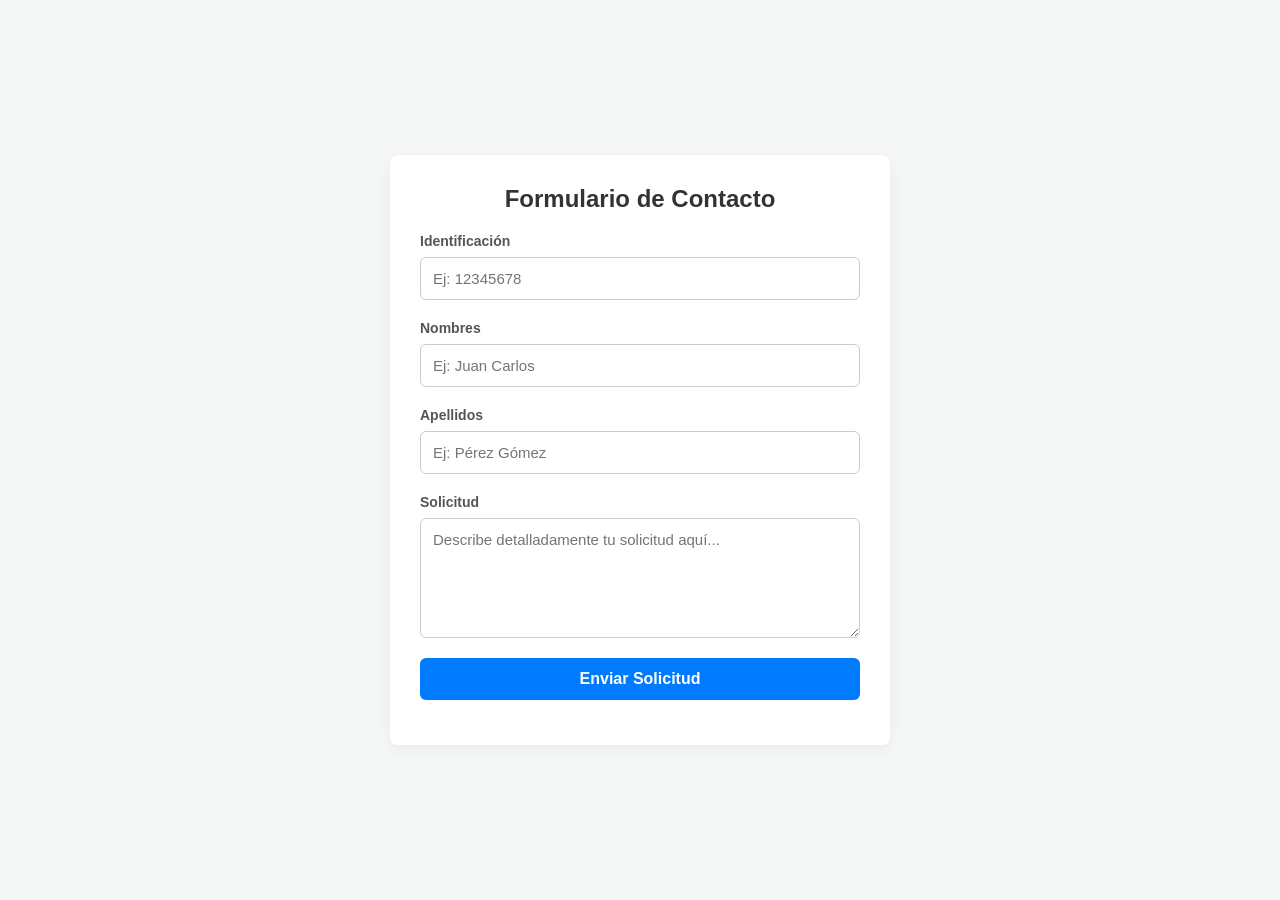
==== index.html @ de53bab0 "Fix: Correccion de archivos" ====
</body>
</html>

<!DOCTYPE html>
<html lang="es">
<head>
    <meta charset="UTF-8">
    <meta name="viewport" content="width=device-width, initial-scale=1.0">
    <title>Formulario de Solicitud con Estados</title>
    <style>
        /* 1. Configuración básica y maquetación */
        * {
            box-sizing: border-box;
            margin: 0;
            padding: 0;
            font-family: 'Segoe UI', Tahoma, Geneva, Verdana, sans-serif;
        }

        body {
            background-color: #f4f7f6;
            display: flex;
            justify-content: center;
            align-items: center;
            min-height: 100vh;
            padding: 20px;
        }

        .form-container {
            background-color: #ffffff;
            padding: 30px;
            border-radius: 8px;
            box-shadow: 0 4px 15px rgba(0, 0, 0, 0.05);
            width: 100%;
            max-width: 500px;
            position: relative; /* Clave para posicionar los mensajes encima si fuera necesario */
        }

        .form-container h2 {
            margin-bottom: 20px;
            color: #333333;
            font-size: 24px;
            text-align: center;
        }

        .form-group {
            margin-bottom: 20px;
            display: flex;
            flex-direction: column;
        }

        .form-group label {
            margin-bottom: 8px;
            color: #555555;
            font-weight: 600;
            font-size: 14px;
        }

        .form-group input, 
        .form-group textarea {
            padding: 12px;
            border: 1px solid #cccccc;
            border-radius: 6px;
            font-size: 15px;
            color: #333333;
            transition: border-color 0.3s ease, box-shadow 0.3s ease;
            outline: none;
        }

        .form-group input:focus, 
        .form-group textarea:focus {
            border-color: #007bff;
            box-shadow: 0 0 0 3px rgba(0, 123, 255, 0.15);
        }

        .form-group textarea {
            resize: vertical;
            min-height: 120px;
        }

        .btn-submit {
            background-color: #007bff;
            color: white;
            padding: 12px 20px;
            border: none;
            border-radius: 6px;
            font-size: 16px;
            font-weight: bold;
            cursor: pointer;
            width: 100%;
            transition: background-color 0.3s ease;
            margin-bottom: 15px;
        }

        .btn-submit:hover {
            background-color: #0056b3;
        }

        /* =======================================================
           2. ESTILOS PARA LOS MENSAJES DE ÉXITO Y ERROR (CSS PURO)
           ======================================================= */
        
        /* Ocultamos los contenedores por defecto */
        .status-message {
            display: none;
            padding: 15px;
            border-radius: 6px;
            margin-top: 15px;
            font-size: 14px;
            text-align: center;
            animation: fadeIn 0.4s ease forwards;
        }

        /* Estilo específico para Éxito */
        .status-message.success {
            background-color: #e6f4ea;
            border: 1px solid #34a853;
            color: #137333;
        }

        /* Estilo específico para Error */
        .status-message.error {
            background-color: #fce8e6;
            border: 1px solid #ea4335;
            color: #c5221f;
        }

        /* El truco del almendruco: Cuando la URL termina en #exito o #error, 
           el elemento correspondiente se vuelve visible */
        #exito:target, #error:target {
            display: block;
        }

        /* Animación suave para que aparezca el mensaje */
        @keyframes fadeIn {
            from { opacity: 0; transform: translateY(-5px); }
            to { opacity: 1; transform: translateY(0); }
        }
    </style>
</head>
<body>

    <div class="form-container">
        <h2>Formulario de Contacto</h2>
        
        <!-- NOTA: En un entorno real, el 'action' apuntaría a tu servidor. 
             Para probar el flujo simulado con CSS puro, cambiamos el destino del form. -->
        <form action="#" method="POST" id="myForm" name="myForm">
            
            <div class="form-group">
                <label for="identificacion">Identificación</label>
                <input type="text" id="identificacion" name="identificacion" placeholder="Ej: 12345678" required>
            </div>

            <div class="form-group">
                <label for="nombres">Nombres</label>
                <input type="text" id="nombres" name="nombres" placeholder="Ej: Juan Carlos" required>
            </div>

            <div class="form-group">
                <label for="apellidos">Apellidos</label>
                <input type="text" id="apellidos" name="apellidos" placeholder="Ej: Pérez Gómez" required>
            </div>

            <div class="form-group">
                <label for="solicitud">Solicitud</label>
                <textarea id="solicitud" name="solicitud" placeholder="Describe detalladamente tu solicitud aquí..." required></textarea>
            </div>
            <input type="hidden" id="chat" name="chat" />

            <button type="submit" class="btn-submit">Enviar Solicitud</button>
        </form>

        <!-- Bloques de respuesta ocultos controlados por CSS -->
        <div id="exito" class="status-message success">
            <strong>¡Envío exitoso!</strong> Tu solicitud ha sido procesada correctamente.
        </div>

        <div id="error" class="status-message error">
            <strong>Hubo un error.</strong> No se pudo enviar el formulario, por favor intenta más tarde.
        </div>
    </div>
    <script>
        const params = new URLSearchParams(window.location.search);
        const chat = document.getElementById('chat').value = params.get('chatId');
        const myForm = document.getElementById('myForm');
        myForm.addEventListener('submit', async(e) =>{
            e.preventDefault();
            const formData = new FormData(myForm);
            try{
                const response = await fetch('https://l401n8zb-5678.use2.devtunnels.ms/webhook-test/d7d2dd33-e24c-4e5e-9fe1-5054c3eb629c', {
                    method: 'POST',
                    body: formData
                });
                window.location.href = '#exito';
                const result = await response.json();
                console.log('result:', result);
            }catch(e){
                window.location.href = '#error';
                console.error('Error:', e);
            }
        })
    </script>
</body>
</html>
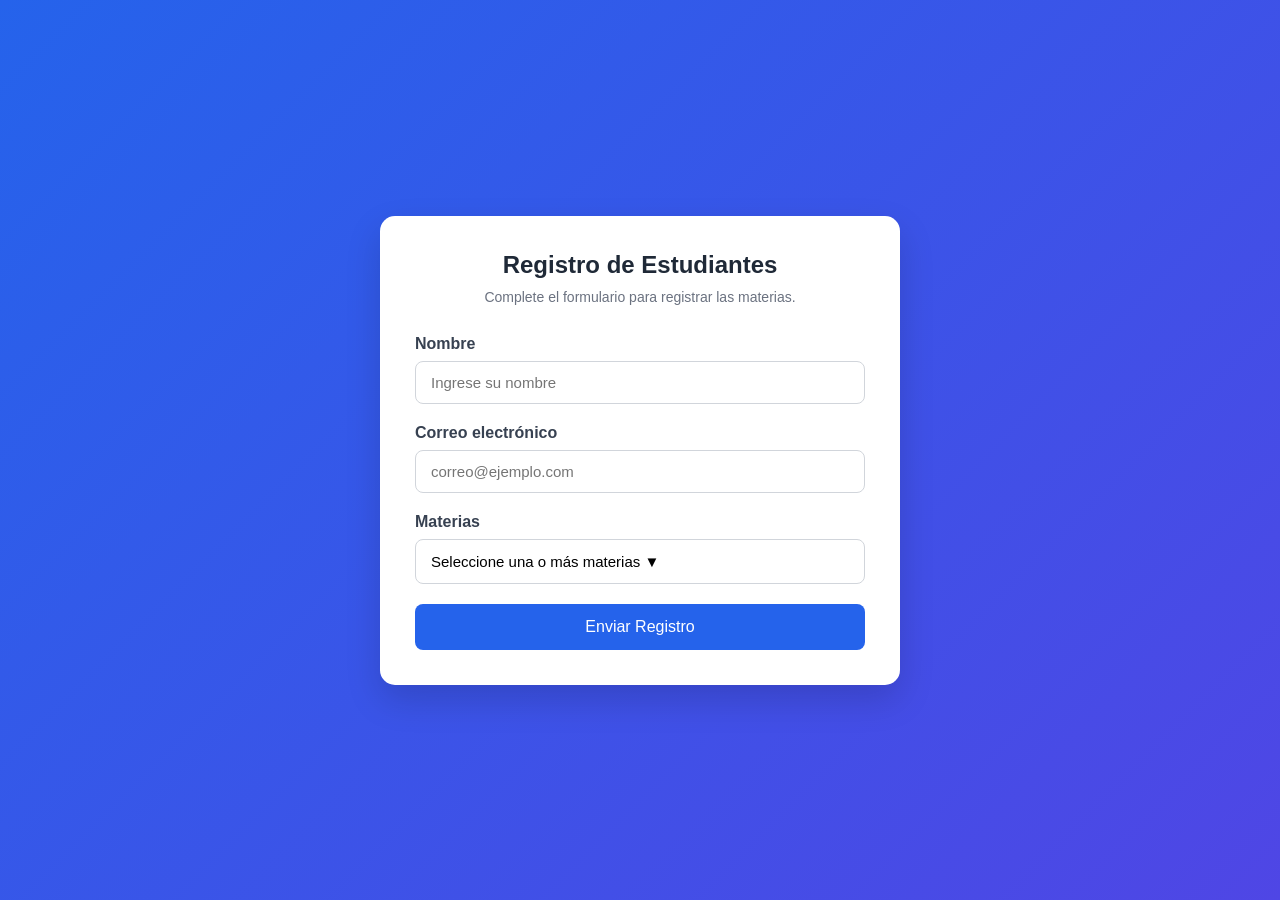
==== commit 5abf1acc: "fix: Correccion de archivos" ====
--- a/index.html
+++ b/index.html
@@ -1,204 +1,460 @@
-</body>
-</html>
-
 <!DOCTYPE html>
 <html lang="es">
 <head>
-    <meta charset="UTF-8">
-    <meta name="viewport" content="width=device-width, initial-scale=1.0">
-    <title>Formulario de Solicitud con Estados</title>
-    <style>
-        /* 1. Configuración básica y maquetación */
-        * {
-            box-sizing: border-box;
-            margin: 0;
-            padding: 0;
-            font-family: 'Segoe UI', Tahoma, Geneva, Verdana, sans-serif;
-        }
-
-        body {
-            background-color: #f4f7f6;
-            display: flex;
-            justify-content: center;
-            align-items: center;
-            min-height: 100vh;
-            padding: 20px;
-        }
-
-        .form-container {
-            background-color: #ffffff;
-            padding: 30px;
-            border-radius: 8px;
-            box-shadow: 0 4px 15px rgba(0, 0, 0, 0.05);
-            width: 100%;
-            max-width: 500px;
-            position: relative; /* Clave para posicionar los mensajes encima si fuera necesario */
-        }
-
-        .form-container h2 {
-            margin-bottom: 20px;
-            color: #333333;
-            font-size: 24px;
-            text-align: center;
-        }
-
-        .form-group {
-            margin-bottom: 20px;
-            display: flex;
-            flex-direction: column;
-        }
-
-        .form-group label {
-            margin-bottom: 8px;
-            color: #555555;
-            font-weight: 600;
-            font-size: 14px;
-        }
-
-        .form-group input, 
-        .form-group textarea {
-            padding: 12px;
-            border: 1px solid #cccccc;
-            border-radius: 6px;
-            font-size: 15px;
-            color: #333333;
-            transition: border-color 0.3s ease, box-shadow 0.3s ease;
-            outline: none;
-        }
-
-        .form-group input:focus, 
-        .form-group textarea:focus {
-            border-color: #007bff;
-            box-shadow: 0 0 0 3px rgba(0, 123, 255, 0.15);
-        }
-
-        .form-group textarea {
-            resize: vertical;
-            min-height: 120px;
-        }
-
-        .btn-submit {
-            background-color: #007bff;
-            color: white;
-            padding: 12px 20px;
-            border: none;
-            border-radius: 6px;
-            font-size: 16px;
-            font-weight: bold;
-            cursor: pointer;
-            width: 100%;
-            transition: background-color 0.3s ease;
-            margin-bottom: 15px;
-        }
-
-        .btn-submit:hover {
-            background-color: #0056b3;
-        }
-
-        /* =======================================================
-           2. ESTILOS PARA LOS MENSAJES DE ÉXITO Y ERROR (CSS PURO)
-           ======================================================= */
-        
-        /* Ocultamos los contenedores por defecto */
-        .status-message {
-            display: none;
-            padding: 15px;
-            border-radius: 6px;
-            margin-top: 15px;
-            font-size: 14px;
-            text-align: center;
-            animation: fadeIn 0.4s ease forwards;
-        }
-
-        /* Estilo específico para Éxito */
-        .status-message.success {
-            background-color: #e6f4ea;
-            border: 1px solid #34a853;
-            color: #137333;
-        }
-
-        /* Estilo específico para Error */
-        .status-message.error {
-            background-color: #fce8e6;
-            border: 1px solid #ea4335;
-            color: #c5221f;
-        }
-
-        /* El truco del almendruco: Cuando la URL termina en #exito o #error, 
-           el elemento correspondiente se vuelve visible */
-        #exito:target, #error:target {
-            display: block;
-        }
-
-        /* Animación suave para que aparezca el mensaje */
-        @keyframes fadeIn {
-            from { opacity: 0; transform: translateY(-5px); }
-            to { opacity: 1; transform: translateY(0); }
-        }
-    </style>
+<meta charset="UTF-8">
+<meta name="viewport" content="width=device-width, initial-scale=1.0">
+
+<title>Registro de Materias</title>
+
+<style>
+*{
+    margin:0;
+    padding:0;
+    box-sizing:border-box;
+    font-family:'Segoe UI',Tahoma,Geneva,Verdana,sans-serif;
+}
+
+body{
+    background:linear-gradient(135deg,#2563eb,#4f46e5);
+    min-height:100vh;
+    display:flex;
+    justify-content:center;
+    align-items:center;
+    padding:20px;
+}
+
+.form-container{
+    width:100%;
+    max-width:520px;
+    background:#fff;
+    border-radius:15px;
+    padding:35px;
+    box-shadow:0 15px 35px rgba(0,0,0,.15);
+}
+
+h2{
+    text-align:center;
+    color:#1f2937;
+    margin-bottom:10px;
+}
+
+.subtitle{
+    text-align:center;
+    color:#6b7280;
+    margin-bottom:30px;
+    font-size:14px;
+}
+
+.form-group{
+    margin-bottom:20px;
+}
+
+label{
+    display:block;
+    margin-bottom:8px;
+    font-weight:600;
+    color:#374151;
+}
+
+input{
+    width:100%;
+    padding:12px 15px;
+    border:1px solid #d1d5db;
+    border-radius:8px;
+    font-size:15px;
+    transition:.3s;
+}
+
+input:focus{
+    outline:none;
+    border-color:#2563eb;
+    box-shadow:0 0 0 3px rgba(37,99,235,.15);
+}
+
+/* Dropdown */
+
+.dropdown{
+    position:relative;
+}
+
+.dropdown-btn{
+    width:100%;
+    padding:13px 15px;
+    border:1px solid #d1d5db;
+    border-radius:8px;
+    background:white;
+    cursor:pointer;
+    text-align:left;
+    font-size:15px;
+    transition:.3s;
+}
+
+.dropdown-btn:hover{
+    border-color:#2563eb;
+}
+
+.dropdown.active .dropdown-btn{
+    border-color:#2563eb;
+}
+
+.dropdown-content{
+    display:none;
+    position:absolute;
+    width:100%;
+    background:white;
+    border:1px solid #ddd;
+    border-radius:8px;
+    margin-top:6px;
+    box-shadow:0 10px 25px rgba(0,0,0,.12);
+    overflow:hidden;
+    z-index:100;
+}
+
+.dropdown.active .dropdown-content{
+    display:block;
+}
+
+.dropdown-content label{
+    display:flex;
+    align-items:center;
+    gap:10px;
+    padding:12px 15px;
+    cursor:pointer;
+    transition:.2s;
+    margin:0;
+    font-weight:500;
+}
+
+.dropdown-content label:hover{
+    background:#f3f4f6;
+}
+
+.dropdown-content input{
+    width:auto;
+}
+
+/* Botón */
+
+button[type="submit"]{
+    width:100%;
+    border:none;
+    padding:14px;
+    border-radius:8px;
+    background:#2563eb;
+    color:white;
+    font-size:16px;
+    cursor:pointer;
+    transition:.3s;
+}
+
+button[type="submit"]:hover{
+    background:#1d4ed8;
+}
+
+button:disabled{
+    background:#9ca3af;
+    cursor:not-allowed;
+}
+
+/* Mensajes */
+
+.status-message{
+    display:none;
+    margin-top:20px;
+    padding:14px;
+    border-radius:8px;
+    text-align:center;
+    font-weight:600;
+}
+
+.success{
+    background:#dcfce7;
+    color:#166534;
+    border:1px solid #22c55e;
+}
+
+.error{
+    background:#fee2e2;
+    color:#991b1b;
+    border:1px solid #ef4444;
+}
+</style>
+
 </head>
 <body>
 
-    <div class="form-container">
-        <h2>Formulario de Contacto</h2>
-        
-        <!-- NOTA: En un entorno real, el 'action' apuntaría a tu servidor. 
-             Para probar el flujo simulado con CSS puro, cambiamos el destino del form. -->
-        <form action="#" method="POST" id="myForm" name="myForm">
-            
-            <div class="form-group">
-                <label for="identificacion">Identificación</label>
-                <input type="text" id="identificacion" name="identificacion" placeholder="Ej: 12345678" required>
-            </div>
-
-            <div class="form-group">
-                <label for="nombres">Nombres</label>
-                <input type="text" id="nombres" name="nombres" placeholder="Ej: Juan Carlos" required>
-            </div>
-
-            <div class="form-group">
-                <label for="apellidos">Apellidos</label>
-                <input type="text" id="apellidos" name="apellidos" placeholder="Ej: Pérez Gómez" required>
-            </div>
-
-            <div class="form-group">
-                <label for="solicitud">Solicitud</label>
-                <textarea id="solicitud" name="solicitud" placeholder="Describe detalladamente tu solicitud aquí..." required></textarea>
-            </div>
-            <input type="hidden" id="chat" name="chat" />
-
-            <button type="submit" class="btn-submit">Enviar Solicitud</button>
-        </form>
-
-        <!-- Bloques de respuesta ocultos controlados por CSS -->
-        <div id="exito" class="status-message success">
-            <strong>¡Envío exitoso!</strong> Tu solicitud ha sido procesada correctamente.
-        </div>
-
-        <div id="error" class="status-message error">
-            <strong>Hubo un error.</strong> No se pudo enviar el formulario, por favor intenta más tarde.
-        </div>
-    </div>
-    <script>
-        const params = new URLSearchParams(window.location.search);
-        const chat = document.getElementById('chat').value = params.get('chatId');
-        const myForm = document.getElementById('myForm');
-        myForm.addEventListener('submit', async(e) =>{
-            e.preventDefault();
-            const formData = new FormData(myForm);
-            try{
-                const response = await fetch('https://l401n8zb-5678.use2.devtunnels.ms/webhook-test/d7d2dd33-e24c-4e5e-9fe1-5054c3eb629c', {
-                    method: 'POST',
-                    body: formData
-                });
-                window.location.href = '#exito';
-                const result = await response.json();
-                console.log('result:', result);
-            }catch(e){
-                window.location.href = '#error';
-                console.error('Error:', e);
+<div class="form-container">
+
+<h2>Registro de Estudiantes</h2>
+
+<p class="subtitle">
+Complete el formulario para registrar las materias.
+</p>
+
+<form id="registroForm">
+
+<div class="form-group">
+<label>Nombre</label>
+<input
+type="text"
+name="nombre"
+placeholder="Ingrese su nombre"
+required>
+</div>
+
+<div class="form-group">
+<label>Correo electrónico</label>
+<input
+type="email"
+name="email"
+placeholder="correo@ejemplo.com"
+required>
+</div>
+
+<div class="form-group">
+
+<label>Materias</label>
+
+<div class="dropdown" id="dropdown">
+
+<button
+type="button"
+class="dropdown-btn"
+id="dropdownBtn">
+
+Seleccione una o más materias ▼
+
+</button>
+
+<div class="dropdown-content">
+
+<label>
+<input type="checkbox" value="Matemáticas">
+Matemáticas
+</label>
+
+<label>
+<input type="checkbox" value="Física">
+Física
+</label>
+
+<label>
+<input type="checkbox" value="Programación">
+Programación
+</label>
+
+<label>
+<input type="checkbox" value="Bases de Datos">
+Bases de Datos
+</label>
+
+<label>
+<input type="checkbox" value="Inglés">
+Inglés
+</label>
+
+<label>
+<input type="checkbox" value="Redacción">
+Redacción
+</label>
+
+</div>
+
+</div>
+
+</div>
+
+<input
+type="hidden"
+name="chat"
+id="chat">
+
+<button
+id="btnEnviar"
+type="submit">
+
+Enviar Registro
+
+</button>
+
+</form>
+
+<div
+id="success"
+class="status-message success">
+
+✅ Registro enviado correctamente.
+
+</div>
+
+<div
+id="error"
+class="status-message error">
+
+❌ Ocurrió un error al enviar el formulario.
+
+</div>
+
+</div>
+
+<script>
+
+const WEBHOOK_URL = "https://TU_WEBHOOK_DE_N8N";
+
+const form = document.getElementById("registroForm");
+const btn = document.getElementById("btnEnviar");
+
+const success = document.getElementById("success");
+const error = document.getElementById("error");
+
+const dropdown = document.getElementById("dropdown");
+const dropdownBtn = document.getElementById("dropdownBtn");
+
+const checkboxes = document.querySelectorAll(".dropdown-content input");
+
+const params = new URLSearchParams(window.location.search);
+
+document.getElementById("chat").value =
+params.get("chatId") || "";
+
+/* Abrir y cerrar menú */
+
+dropdownBtn.addEventListener("click",()=>{
+
+    dropdown.classList.toggle("active");
+
+});
+
+document.addEventListener("click",(e)=>{
+
+    if(!dropdown.contains(e.target)){
+        dropdown.classList.remove("active");
+    }
+
+});
+
+/* Mostrar materias seleccionadas */
+
+function actualizarTexto(){
+
+    const seleccionadas =
+    [...checkboxes]
+    .filter(c=>c.checked)
+    .map(c=>c.value);
+
+    if(seleccionadas.length===0){
+
+        dropdownBtn.innerHTML =
+        "Seleccione una o más materias ▼";
+
+    }else{
+
+        dropdownBtn.innerHTML =
+        seleccionadas.join(", ");
+
+    }
+
+}
+
+checkboxes.forEach(c=>{
+
+    c.addEventListener("change",actualizarTexto);
+
+});
+
+/* Envío */
+
+form.addEventListener("submit",async(e)=>{
+
+    e.preventDefault();
+
+    success.style.display="none";
+    error.style.display="none";
+
+    btn.disabled=true;
+    btn.innerHTML="Enviando...";
+
+    const materias =
+    [...checkboxes]
+    .filter(c=>c.checked)
+    .map(c=>c.value);
+
+    if(materias.length===0){
+
+        alert("Seleccione al menos una materia.");
+
+        btn.disabled=false;
+        btn.innerHTML="Enviar Registro";
+
+        return;
+
+    }
+
+    const formData = new FormData();
+
+    formData.append(
+        "nombre",
+        form.nombre.value
+    );
+
+    formData.append(
+        "email",
+        form.email.value
+    );
+
+    formData.append(
+        "especialidad_materias",
+        JSON.stringify(materias)
+    );
+
+    formData.append(
+        "chat",
+        document.getElementById("chat").value
+    );
+
+    try{
+
+        const response = await fetch(
+            "https://gummy-aerosol-deforest.ngrok-free.dev/webhook-test/4af7cdb9-1012-49d7-9697-2671285aea4f",
+            {
+                method:"POST",
+                body:formData
             }
-        })
-    </script>
+        );
+
+        if(!response.ok){
+
+            throw new Error();
+
+        }
+
+        success.style.display="block";
+
+        form.reset();
+
+        checkboxes.forEach(c=>c.checked=false);
+
+        actualizarTexto();
+
+    }
+    catch(err){
+
+        console.error(err);
+
+        error.style.display="block";
+
+    }
+    finally{
+
+        btn.disabled=false;
+
+        btn.innerHTML="Enviar Registro";
+
+    }
+
+});
+
+</script>
+
 </body>
 </html>
